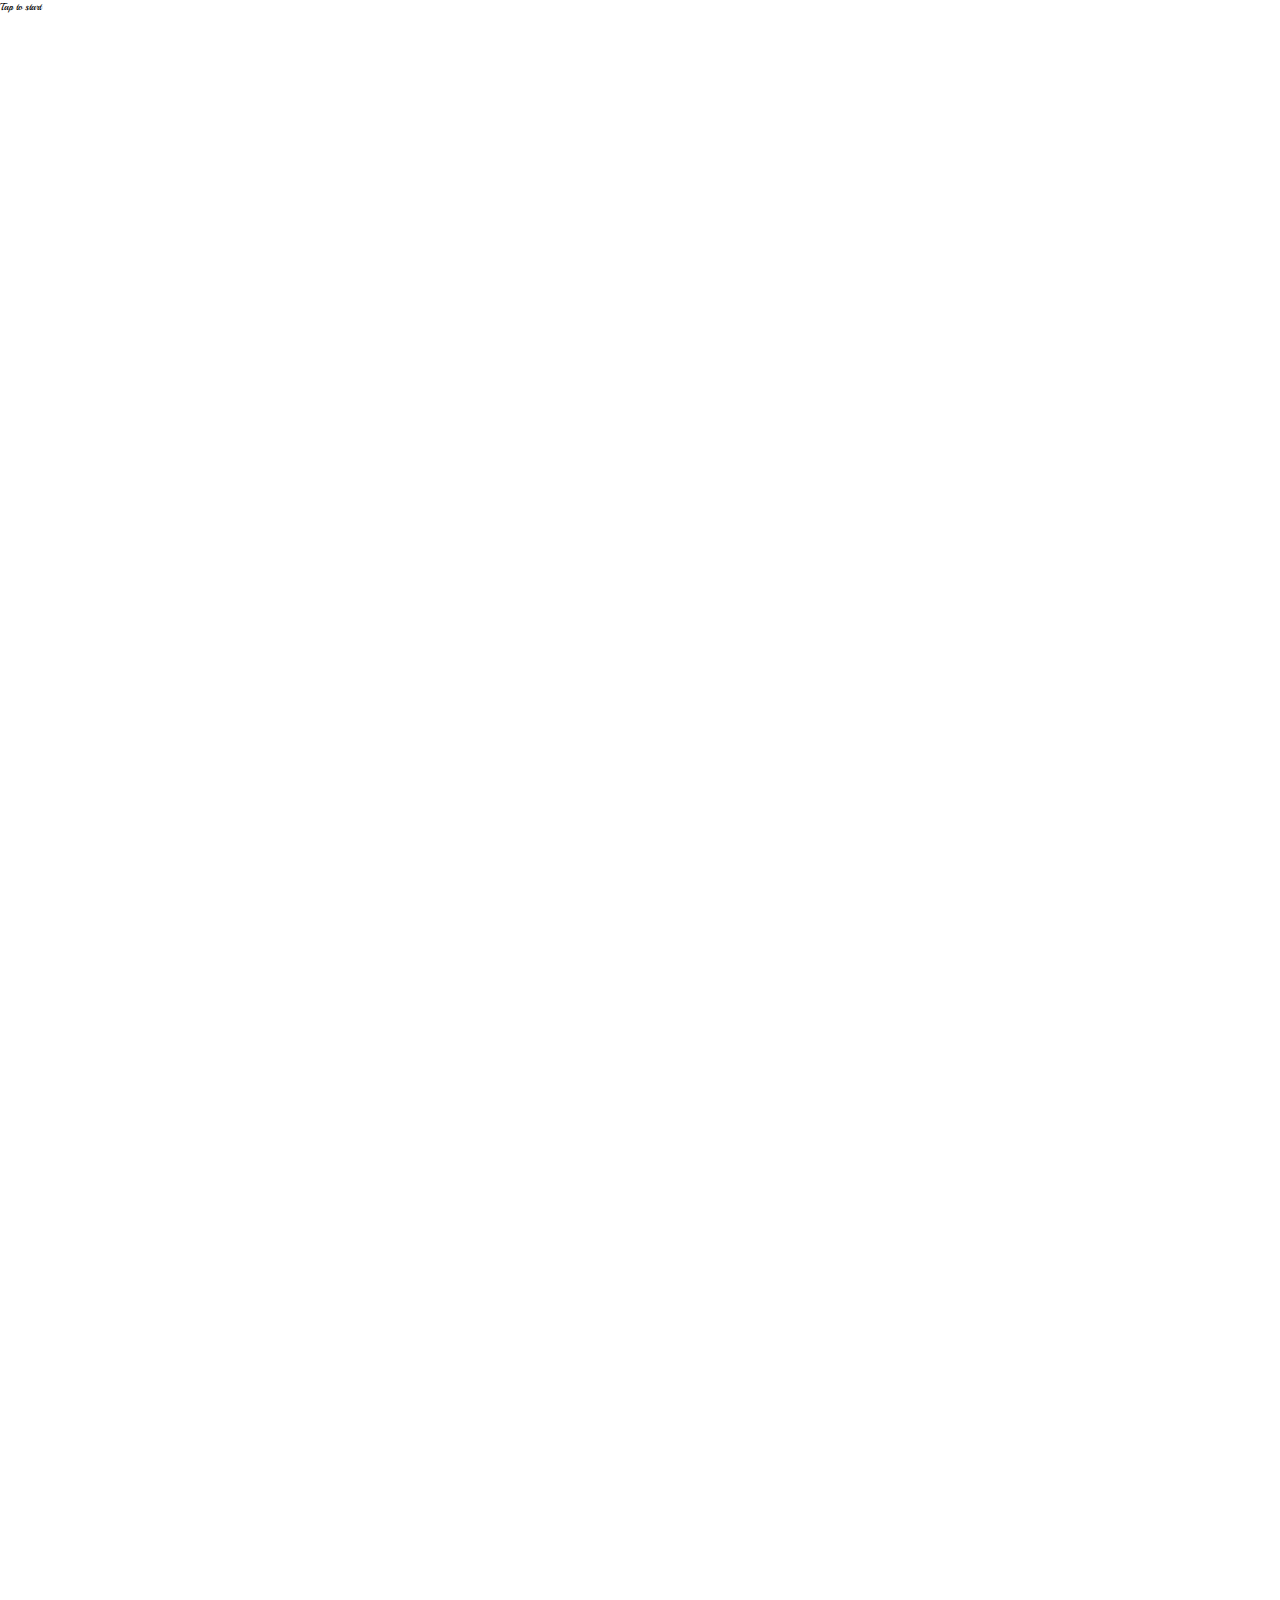
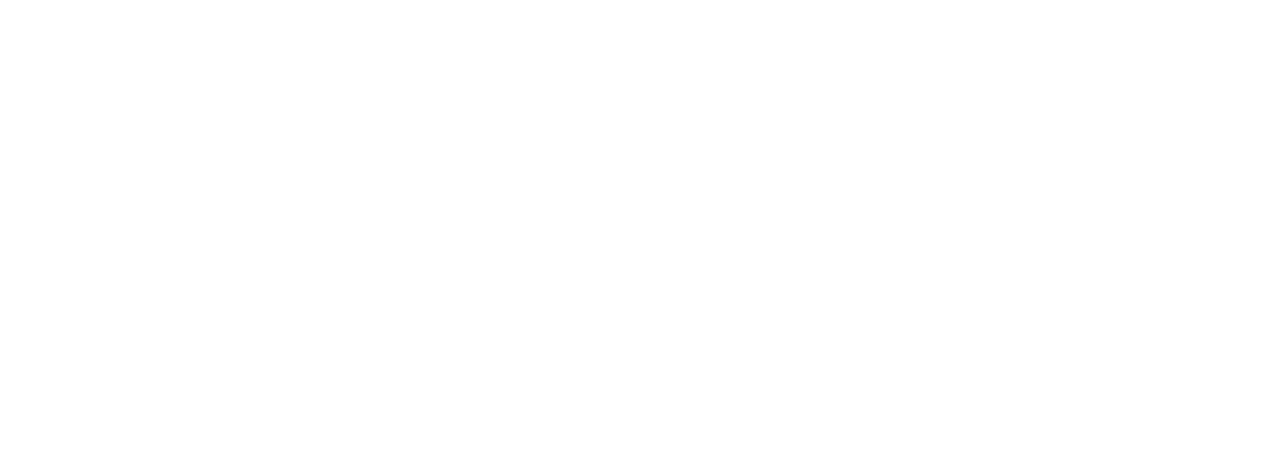
==== index.html @ 0f262d91 "restructuring" ====
<!DOCTYPE html>
<html lang="en">
  <head>
    <meta charset="UTF-8" />
    <meta name="viewport" content="width=device-width, initial-scale=1.0" />
    <meta http-equiv="X-UA-Compatible" content="ie=edge" />
    <meta property="og:title" content="Rhythm" />
    <meta
      property="og:description"
      content="A vertical scrolling rhythm game where you have to hit the notes falling down, which will appear according to the music."
    />
    <meta
      property="og:url"
      content="https://chloeliang.github.io/rhythm-game/"
    />
    <meta
      property="og:image"
      content="https://res.cloudinary.com/nliangxin/image/upload/v1543036731/rhythm.png"
    />
    <link
      rel="shortcut icon"
      type="image/png"
      href="https://img.icons8.com/dusk/50/ecf0f1/musical-notes.png"
    />
    <link
      href="https://fonts.googleapis.com/css?family=Playball"
      rel="stylesheet"
    />
    <link rel="stylesheet" href="css/style.css" />
    <title>Game</title>
  </head>

  <body>
    <script src="https://cdnjs.cloudflare.com/ajax/libs/jquery/3.3.1/jquery.min.js"></script>

    <audio class="song" src="media/music.mp3"></audio>

    <main>
      <div class = "homewrapper">
        <a class = "homebutton"> Tap to start </a>
      </div>
<div id = "parent">
        <div class ="left_sec">

            <div class="flipper">
              <div class="front"  id="fleft">
                <img src="media/top.jpg"/>
              </div>
              <div class="back" id = "bleft"></div>
            </div>
    
        </div>

      <div class="game">
        <div class="hit">
          <div class="hit__combo"></div>
          <div class="hit__accuracy"></div>
        </div>

        <div class="track-container"></div>

        <div class="key-container">
          <div class="key key--s key--blue">
            <div class="keypress keypress--blue"></div>
<img src = "arrow.svg" height="60px">
          </div>

          <div class="key key--f key--blue">
            <div class="keypress keypress--blue"></div>
            <img src = "arrow.svg" height="60px">
          </div>


          <div class="key key--j key--blue">
            <div class="keypress keypress--blue"></div>
            <img src = "arrow.svg" height="60px">
          </div>


          <div class="key key--l key--blue">
            <div class="keypress keypress--blue"></div>
            <img src = "arrow.svg" height="60px">
          </div>
        </div>
      </div>

<div class = "right_sec">
  <div class="flip-container" >
    <div class="flipper">
      <div class="front"  id = 'fright'>
        <img src="media/top.jpg"/>
      </div>
      <div class="back" id = "bright"></div>
    </div>
  </div>
      <div class="menu">
        <div class="menu__config">
          <div class="config__speed">
            <h2>Speed</h2>
            <div>
              <a class="btn btn--small btn--selected" href="#">1x</a>
              <a class="btn btn--small" href="#">2x</a>
              <a class="btn btn--small" href="#">3x</a>
            </div>
          </div>


        <div class="menu_start">
          <a class="btn btn--primary btn--start" href="#">Start</a>
        </div>
      </div>
</div>
      <div class="summary">
        <div class="summary__timer"></div>
        <div class="summary__result">
          <h2 class="result__heading">Clear</h2>
          <div class="result__accuracy perfect">
            <p class="accuracy__heading">Perfect</p>
            <span>:</span>
            <p class="accuracy__count perfect__count"></p>
          </div>
          <div class="result__accuracy good">
            <p class="accuracy__heading">Good</p>
            <span>:</span>
            <p class="accuracy__count good__count"></p>
          </div>
          <div class="result__accuracy bad">
            <p class="accuracy__heading">Bad</p>
            <span>:</span>
            <p class="accuracy__count bad__count"></p>
          </div>
          <div class="result__accuracy miss">
            <p class="accuracy__heading">Miss</p>
            <span>:</span>
            <p class="accuracy__count miss__count"></p>
          </div>
          <div class="result__accuracy combo">
            <p class="accuracy__heading">Max Combo</p>
            <span>:</span>
            <p class="accuracy__count combo__count"></p>
          </div>
          <div class="result__accuracy score">
            <p class="accuracy__heading">Score</p>
            <span>:</span>
            <p class="accuracy__count score__count"></p>
          </div>
        </div>
      </div>

    </main>

    <script src="scripts/song.js"></script>
    <script src="scripts/script.js"></script>

  </body>
</html>
---- css/style.css ----
* {
  padding: 0;
  margin: 0;
  box-sizing: border-box;
}

:root {
  /* --background: linear-gradient(to top, rgba(0, 0, 0, 1), rgba(0, 0, 0, .8)); */
  --background: white;
  --perfect-color: rgba(255, 101, 229, .8);
  --good-color: rgba(82, 236, 51, .8);
  --bad-color: rgba(207, 53, 53, .8);
  --miss-color: rgba(199, 184, 184, .8);
  --maxcombo-color: rgba(0, 110, 255, .8);
  --score-color: rgba(240, 202, 36, .8);
  /* --hit-effect: linear-gradient(to bottom, rgba(255, 255, 255, .5), rgba(255, 255, 255, .3)); */
  --hit-color: rgba(255, 255, 255, .8);
/*  --key-red: rgba(254, 45, 87, 1); */
  --key-blue: rgba(28, 121, 228, 1);
  /* --key-orange: rgba(240, 128, 60, 1);
  --keypress-red: linear-gradient(to top, rgba(254, 45, 87, .6), rgba(254, 45, 87, 0)); */
  --keypress-blue: linear-gradient(to top, rgba(28, 121, 228, .6), rgba(28, 121, 228, 0));
/*  --keypress-orange: linear-gradient(to top, rgba(240, 128, 60, .6), rgba(240, 128, 60, 0)); */
}

html {
  font-size: 62.5%;
}

body {
  font-family: "Playball";
  background: var(--background);
  overflow: hidden;
}

#parent {
  height: 100vh;
  width: 100vw;
  display: flex;
  opacity:0;
  transition: all 5s;
}
.homewrapper {
  transition: all 2s;
}

h2 {
  padding: 1rem;
  text-transform: uppercase;
}

.game {
  position: relative;
  display: flex;
  flex: 0 0 calc(100% / 2);
  flex-direction: column;
  max-width: 35rem;
  background: black;

  position: relative;
  width: 33%;
  float: left;
}

.hit {
  position: absolute;
  width: 50%;
  height: 20%;
  top: 50%;
  left: 50%;
  text-align: center;
  transform: translate(-50%, -50%);
}

.hit__combo {
  width: 100%;
  height: 50%;
  font-size: 7rem;
  color: rgba(255, 199, 126, .8);
}

.hit__accuracy {
  position: absolute;
  width: 100%;
  height: 50%;
  font-size: 4rem;
}

.hit__accuracy--perfect {
  color: var(--perfect-color);
  opacity: 0;
  animation: fade 1s;
}

.hit__accuracy--good {
  color: var(--good-color);
  opacity: 0;
  animation: fade 1s;
}

.hit__accuracy--bad {
  color: var(--bad-color);
  opacity: 0;
  animation: fade 1s;
}

.hit__accuracy--miss {
  color: var(--miss-color);
  opacity: 0;
  animation: fade 1s;
}

.track-container {
  display: inline-flex;
  flex: 1 0 content;
  background-color: white;
}

.track {
  position: relative;
  flex: 0 0 calc(100% / 4);
}

.track:not(:last-child) {
  border-right: 1px solid grey;
}

.key-container {
  display: flex;
}

.key {
  flex: 1 0 calc(100% / 4);
  border-left: 1px solid grey;
  border-right: 1px solid grey;
  text-align: center;
  position: relative;
  font-size: 1.6rem;
}



.key--blue {
  background-color: white;
  background-image: url("arrow.svg");
  background-repeat: no-repeat;
  background-position: center;
}




.note {
  position: absolute;
  width: 100%;
  height: 1.5rem;
  top: -1.5rem;
}

.keypress {
  position: absolute;
  width: 100%;
  height: 100%;
  top: -100%;
  display: none;
}

.key__hit {
  position: absolute;
  width: 2rem;
  height: 2rem;
  top: 0;
  left: 50%;
  transform: translate(-50%, -50%);
  transform-origin: 0 0;
  background: var(--hit-color);
  opacity: 0;
  border-radius: 50%;
  animation: scaleFade 1s;
}

.key__hit:after {
  content: "";
  position: absolute;
  top: 50%;
  left: 50%;
  transform: translate(-50%, -50%);
  border: 2px solid var(--hit-color);
  width: 100%;
  height: 100%;
  border-radius: 50%;
  animation: scaleBorder 1s;
}



.keypress--blue {
  background-image: var(--keypress-blue);
}


.menu {
  opacity: 1;
  display: flex;

  flex-direction: column;
  flex: 0 0 calc(100% / 2);
  font-size: 2rem;
  color: white;
  text-align: center;
  justify-content: space-around;
  transition: all 1s;
}

.menu__config {
  display: flex;
flex-direction: column;
  position:relative;
  justify-content: space-around;
}

.heart {
  color: rgb(255, 59, 59);
}

.author {
  text-decoration: underline;
  color: white;
}

.btn:link,
.btn:visited {
  display: inline-block;
  border: 1px solid black;
  font-size: 1.6rem;
  text-transform: uppercase;
  text-decoration: none;
  transition: all .2s;
  color: black;
  margin: 0 auto;
  transition: all .2s;
}

.btn:hover,
.btn:active {
  background: black;
  color: white;
}

.btn--small {
  width: 7rem;
  height: 7rem;
  border-radius: 50%;
  line-height: 7rem;
  vertical-align: center;
}

.btn--primary {
  border-radius: 1rem;
  padding: 2rem 4rem;
}

.config__speed .btn--selected {
  background: black;
  color: white;
}

.config__challenge .btn--selected {
  background: white;
  color: black;
}

.summary {
position:relative;
  color: white;
  text-align: center;
  z-index: -100;
}

.summary__timer {
  position: absolute;
  top: 50%;
  left: 50%;
  transform: translate(-50%, -50%);
  width: 100%;
  font-size: 6rem;
  opacity: 0;
  transition: all 1s;
}

.summary__result {
  position: absolute;
  top: 40%;
  left: 50%;
  width: 80%;
  transform: translate(-50%, -50%);
  display: flex;
  flex-direction: column;
  justify-content: space-around;
  opacity: 0;
  transition: all 2s;
}

.result__heading {
  font-size: 5rem;
  padding: 2rem;
}

.result__accuracy {
  display: flex;
  font-size: 3rem;
  padding: 1rem;
}

.accuracy__heading {
  flex: 0 0 45%;
  text-align: left;
}

.accuracy__count {
  flex: 0 0 45%;
  text-align: right;
}

.perfect {
  color: var(--perfect-color);
}

.good {
  color: var(--good-color);
}

.bad {
  color: var(--bad-color);
}

.miss {
  color: var(--miss-color);
}

.combo {
  color: var(--maxcombo-color);
}

.score {
  color: var(--score-color);
}

.left_sec {
  width: 33%;
     float: right;
     position:relative;
     opacity: 0;
     transition: all 2s;
}

.flip-container {
  max-width: 100%;
  max-height: 100%
}

.right_sec {
  width: 33%;
   float: right;
   position:relative;
}

.clear-fix {
  clear:both;
}

img {

  position:absolute;
}
 .sprite {
   transition: all 3s;
 }





@keyframes moveDown {
  0% { top: -1.5rem; }
  98% { top: 100%; opacity: 1; }
  100% { top: 105%; opacity: 0; }
}

@keyframes moveDownFade {
  0% { top: -1.5rem; }
  60% { opacity: 1; }
  80% { opacity: 0; }
  98% { top: 100%; opacity: 0; }
  100% { top: 105%; opacity: 0; }
}

@keyframes fade {
  10% { opacity: 1; }
  100% { opacity: 0; }
}

@keyframes scaleFade {
  0% {
    opacity: 1;
  }

  100% {
    opacity: 0;
    width: 4rem;
    height: 4rem;
  }
}

@keyframes scaleBorder {
  100% {
    width: 10rem;
    height: 10rem;
    border: 2px solid transparent;
  }
}
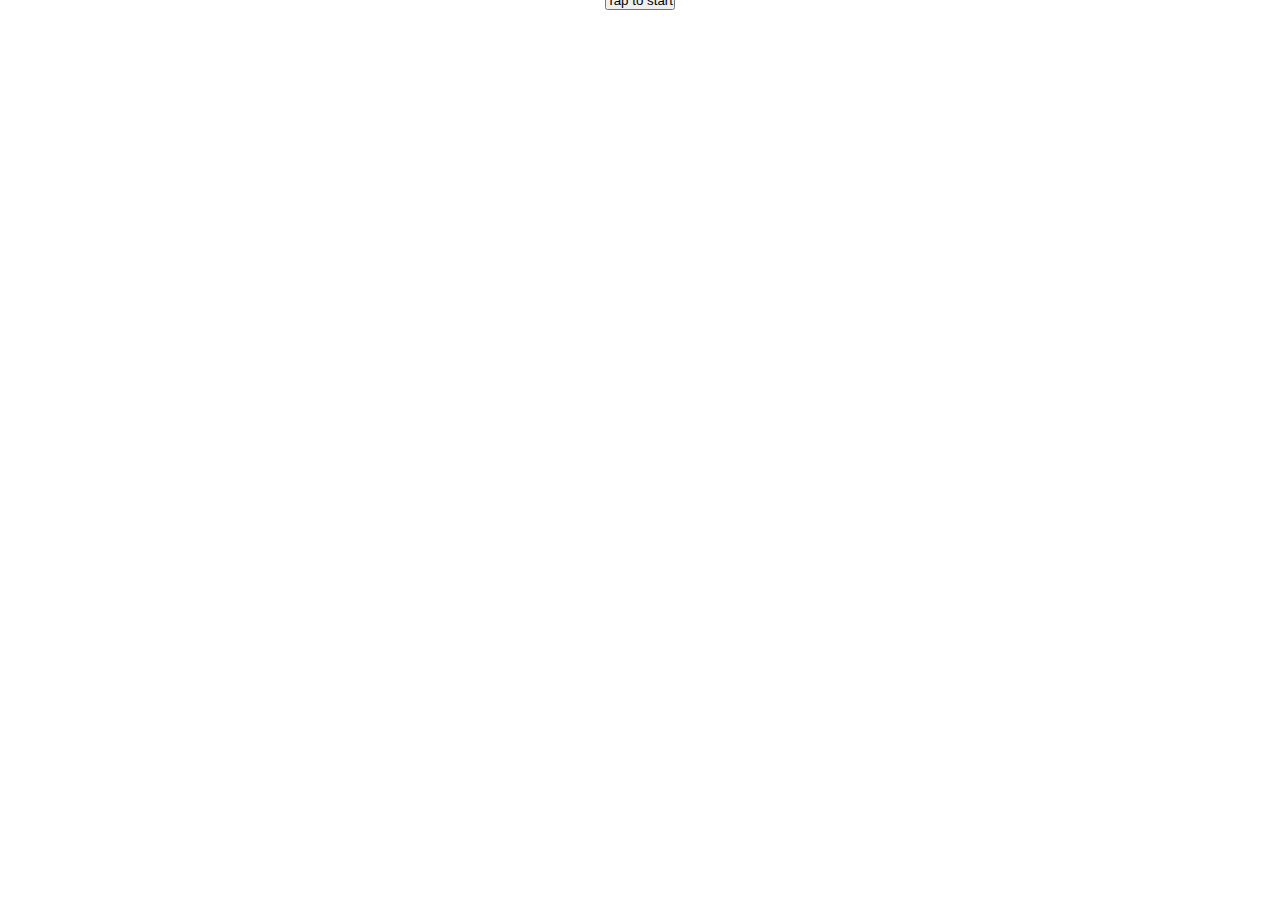
==== commit 87268348: "before chips" ====
--- a/index.html
+++ b/index.html
@@ -1,55 +1,41 @@
 <!DOCTYPE html>
 <html lang="en">
-  <head>
-    <meta charset="UTF-8" />
-    <meta name="viewport" content="width=device-width, initial-scale=1.0" />
-    <meta http-equiv="X-UA-Compatible" content="ie=edge" />
-    <meta property="og:title" content="Rhythm" />
-    <meta
-      property="og:description"
-      content="A vertical scrolling rhythm game where you have to hit the notes falling down, which will appear according to the music."
-    />
-    <meta
-      property="og:url"
-      content="https://chloeliang.github.io/rhythm-game/"
-    />
-    <meta
-      property="og:image"
-      content="https://res.cloudinary.com/nliangxin/image/upload/v1543036731/rhythm.png"
-    />
-    <link
-      rel="shortcut icon"
-      type="image/png"
-      href="https://img.icons8.com/dusk/50/ecf0f1/musical-notes.png"
-    />
-    <link
-      href="https://fonts.googleapis.com/css?family=Playball"
-      rel="stylesheet"
-    />
-    <link rel="stylesheet" href="css/style.css" />
-    <title>Game</title>
-  </head>
 
-  <body>
-    <script src="https://cdnjs.cloudflare.com/ajax/libs/jquery/3.3.1/jquery.min.js"></script>
+<head>
+  <meta charset="UTF-8" />
+  <meta name="viewport" content="width=device-width, initial-scale=1.0" />
+  <meta http-equiv="X-UA-Compatible" content="ie=edge" />
+  <meta property="og:title" content="Rhythm" />
+  <meta property="og:description" content="" />
+  <meta property="og:url" content="" />
+  <meta property="og:image" content="" />
+  <link rel="shortcut icon" type="image/png" href="" />
+  <link href="https://fonts.googleapis.com/css?family=Playball" rel="stylesheet" />
+  <link rel="stylesheet" href="css/style.css" />
+  <title>Game</title>
+</head>
 
-    <audio class="song" src="media/music.mp3"></audio>
+<body>
+  <script src="https://cdnjs.cloudflare.com/ajax/libs/jquery/3.3.1/jquery.min.js"></script>
 
-    <main>
-      <div class = "homewrapper">
-        <a class = "homebutton"> Tap to start </a>
+  <audio class="song" src="media/music.mp3"></audio>
+
+  <main>
+    <div class="homewrapper">
+      <button class="homebutton"> Tap to start </a>
+
+    </div>
+    <div id="parent">
+      <div class="left_sec">
+
+        <div class="flipper">
+          <div class="front" id="fleft">
+            <img src="img/top.jpg">
+          </div>
+          <div class="back" id="bleft"></div>
+        </div>
+
       </div>
-<div id = "parent">
-        <div class ="left_sec">
-
-            <div class="flipper">
-              <div class="front"  id="fleft">
-                <img src="media/top.jpg"/>
-              </div>
-              <div class="back" id = "bleft"></div>
-            </div>
-    
-        </div>
 
       <div class="game">
         <div class="hit">
@@ -62,95 +48,104 @@
         <div class="key-container">
           <div class="key key--s key--blue">
             <div class="keypress keypress--blue"></div>
-<img src = "arrow.svg" height="60px">
+            <div class = "aligntop">
+            <img src="img/arrow.svg">
+          </div>
           </div>
 
           <div class="key key--f key--blue">
             <div class="keypress keypress--blue"></div>
-            <img src = "arrow.svg" height="60px">
+            <div class = "aligndown">
+            <img src="img/arrow.svg">
+          </div>
           </div>
 
 
           <div class="key key--j key--blue">
             <div class="keypress keypress--blue"></div>
-            <img src = "arrow.svg" height="60px">
+            <div class = "alignleft">
+            <img src="img/arrow.svg">
+          </div>
           </div>
 
 
           <div class="key key--l key--blue">
             <div class="keypress keypress--blue"></div>
-            <img src = "arrow.svg" height="60px">
+            <div class = "alignright">
+            <img src="img/arrow.svg">
+          </div>
           </div>
         </div>
       </div>
 
-<div class = "right_sec">
-  <div class="flip-container" >
-    <div class="flipper">
-      <div class="front"  id = 'fright'>
-        <img src="media/top.jpg"/>
-      </div>
-      <div class="back" id = "bright"></div>
-    </div>
-  </div>
-      <div class="menu">
-        <div class="menu__config">
-          <div class="config__speed">
-            <h2>Speed</h2>
-            <div>
-              <a class="btn btn--small btn--selected" href="#">1x</a>
-              <a class="btn btn--small" href="#">2x</a>
-              <a class="btn btn--small" href="#">3x</a>
+      <div class="right_sec">
+        <div class="flip-container">
+          <div class="flipper">
+            <div class="front" id='fright'>
+              <img src="img/top.jpg" />
+            </div>
+            <div class="back" id="bright"></div>
+          </div>
+        </div>
+        <div class="menu">
+          <div class="menu__config">
+            <div class="config__speed">
+              <h2>Speed</h2>
+              <div>
+                <a class="btn btn--small btn--selected" href="#">1x</a>
+                <a class="btn btn--small" href="#">2x</a>
+                <a class="btn btn--small" href="#">3x</a>
+              </div>
+            </div>
+
+
+            <div class="menu_start">
+              <a class="btn btn--primary btn--start" href="#">Start</a>
             </div>
           </div>
-
-
-        <div class="menu_start">
-          <a class="btn btn--primary btn--start" href="#">Start</a>
         </div>
-      </div>
-</div>
-      <div class="summary">
-        <div class="summary__timer"></div>
-        <div class="summary__result">
-          <h2 class="result__heading">Clear</h2>
-          <div class="result__accuracy perfect">
-            <p class="accuracy__heading">Perfect</p>
-            <span>:</span>
-            <p class="accuracy__count perfect__count"></p>
-          </div>
-          <div class="result__accuracy good">
-            <p class="accuracy__heading">Good</p>
-            <span>:</span>
-            <p class="accuracy__count good__count"></p>
-          </div>
-          <div class="result__accuracy bad">
-            <p class="accuracy__heading">Bad</p>
-            <span>:</span>
-            <p class="accuracy__count bad__count"></p>
-          </div>
-          <div class="result__accuracy miss">
-            <p class="accuracy__heading">Miss</p>
-            <span>:</span>
-            <p class="accuracy__count miss__count"></p>
-          </div>
-          <div class="result__accuracy combo">
-            <p class="accuracy__heading">Max Combo</p>
-            <span>:</span>
-            <p class="accuracy__count combo__count"></p>
-          </div>
-          <div class="result__accuracy score">
-            <p class="accuracy__heading">Score</p>
-            <span>:</span>
-            <p class="accuracy__count score__count"></p>
+        <div class="summary">
+          <div class="summary__timer"></div>
+          <div class="summary__result">
+            <h2 class="result__heading">Clear</h2>
+            <div class="result__accuracy perfect">
+              <p class="accuracy__heading">Perfect</p>
+              <span>:</span>
+              <p class="accuracy__count perfect__count"></p>
+            </div>
+            <div class="result__accuracy good">
+              <p class="accuracy__heading">Good</p>
+              <span>:</span>
+              <p class="accuracy__count good__count"></p>
+            </div>
+            <div class="result__accuracy bad">
+              <p class="accuracy__heading">Bad</p>
+              <span>:</span>
+              <p class="accuracy__count bad__count"></p>
+            </div>
+            <div class="result__accuracy miss">
+              <p class="accuracy__heading">Miss</p>
+              <span>:</span>
+              <p class="accuracy__count miss__count"></p>
+            </div>
+            <div class="result__accuracy combo">
+              <p class="accuracy__heading">Max Combo</p>
+              <span>:</span>
+              <p class="accuracy__count combo__count"></p>
+            </div>
+            <div class="result__accuracy score">
+              <p class="accuracy__heading">Score</p>
+              <span>:</span>
+              <p class="accuracy__count score__count"></p>
+            </div>
           </div>
         </div>
-      </div>
 
-    </main>
+  </main>
 
-    <script src="scripts/song.js"></script>
-    <script src="scripts/script.js"></script>
+  <script src="scripts/song.js"></script>
+  <script src="scripts/script.js"></script>
 
-  </body>
+</body>
+
 </html>
--- a/css/style.css
+++ b/css/style.css
@@ -6,7 +6,7 @@
 
 :root {
   /* --background: linear-gradient(to top, rgba(0, 0, 0, 1), rgba(0, 0, 0, .8)); */
-  --background: white;
+  /*  --background: white; */
   --perfect-color: rgba(255, 101, 229, .8);
   --good-color: rgba(82, 236, 51, .8);
   --bad-color: rgba(207, 53, 53, .8);
@@ -15,12 +15,12 @@
   --score-color: rgba(240, 202, 36, .8);
   /* --hit-effect: linear-gradient(to bottom, rgba(255, 255, 255, .5), rgba(255, 255, 255, .3)); */
   --hit-color: rgba(255, 255, 255, .8);
-/*  --key-red: rgba(254, 45, 87, 1); */
+  /*  --key-red: rgba(254, 45, 87, 1); */
   --key-blue: rgba(28, 121, 228, 1);
   /* --key-orange: rgba(240, 128, 60, 1);
   --keypress-red: linear-gradient(to top, rgba(254, 45, 87, .6), rgba(254, 45, 87, 0)); */
-  --keypress-blue: linear-gradient(to top, rgba(28, 121, 228, .6), rgba(28, 121, 228, 0));
-/*  --keypress-orange: linear-gradient(to top, rgba(240, 128, 60, .6), rgba(240, 128, 60, 0)); */
+  /**--keypress-blue: linear-gradient(to top, rgba(28, 121, 228, .6), rgba(28, 121, 228, 0));*/
+  /*  --keypress-orange: linear-gradient(to top, rgba(240, 128, 60, .6), rgba(240, 128, 60, 0)); */
 }
 
 html {
@@ -37,11 +37,24 @@
   height: 100vh;
   width: 100vw;
   display: flex;
-  opacity:0;
+  opacity: 0;
   transition: all 5s;
-}
+  z-index: 1;
+}
+
 .homewrapper {
   transition: all 2s;
+  z-index: 2;
+  display: flex;
+  width: 100%;
+  height: 100%;
+  position: relative;
+  justify-content: center;
+  align-items: center;
+}
+
+.homebutton {
+  position: absolute;
 }
 
 h2 {
@@ -55,7 +68,6 @@
   flex: 0 0 calc(100% / 2);
   flex-direction: column;
   max-width: 35rem;
-  background: black;
 
   position: relative;
   width: 33%;
@@ -121,40 +133,30 @@
   flex: 0 0 calc(100% / 4);
 }
 
-.track:not(:last-child) {
-  border-right: 1px solid grey;
-}
-
 .key-container {
   display: flex;
+  flex: 0 0 15%;
+  background-color: rgba(0, 0, 0, 0);
+  color: transparent;
 }
 
 .key {
   flex: 1 0 calc(100% / 4);
-  border-left: 1px solid grey;
-  border-right: 1px solid grey;
-  text-align: center;
-  position: relative;
-  font-size: 1.6rem;
-}
-
-
-
-.key--blue {
-  background-color: white;
+  justify-content: center;
+  align-items: center;
+  align-content: center;
+  position: relative;
   background-image: url("arrow.svg");
   background-repeat: no-repeat;
   background-position: center;
-}
-
-
-
+  background-color: transparent;
+}
 
 .note {
   position: absolute;
   width: 100%;
-  height: 1.5rem;
-  top: -1.5rem;
+  height: 100%;
+  top: -29rem;
 }
 
 .keypress {
@@ -192,30 +194,27 @@
   animation: scaleBorder 1s;
 }
 
-
-
 .keypress--blue {
   background-image: var(--keypress-blue);
 }
 
-
 .menu {
   opacity: 1;
-  display: flex;
-
-  flex-direction: column;
+
   flex: 0 0 calc(100% / 2);
   font-size: 2rem;
   color: white;
   text-align: center;
   justify-content: space-around;
   transition: all 1s;
+position:relative;
+z-index: 3;
 }
 
 .menu__config {
   display: flex;
-flex-direction: column;
-  position:relative;
+  flex-direction: column;
+  position: relative;
   justify-content: space-around;
 }
 
@@ -271,7 +270,7 @@
 }
 
 .summary {
-position:relative;
+  position: relative;
   color: white;
   text-align: center;
   z-index: -100;
@@ -348,56 +347,110 @@
 
 .left_sec {
   width: 33%;
-     float: right;
-     position:relative;
-     opacity: 0;
-     transition: all 2s;
+  float: right;
+  position: relative;
+
 }
 
 .flip-container {
   max-width: 100%;
-  max-height: 100%
+  max-height: 100%;
+position: relative;
 }
 
 .right_sec {
   width: 33%;
-   float: right;
-   position:relative;
+  float: right;
+  position: relative;
+  display:flex;
+
 }
 
 .clear-fix {
-  clear:both;
+  clear: both;
 }
 
 img {
-
-  position:absolute;
-}
- .sprite {
-   transition: all 3s;
- }
-
-
-
-
+  height: 100%;
+  width: 100%;
+  object-fit: contain;
+  position: relative;
+  z-index: 2
+}
+
+.sprite {
+  transition: all 3s;
+}
+
+.alignright {
+  transform: rotate(90deg);
+}
+
+.aligndown {
+  transform: rotate(180deg);
+}
+
+.alignleft {
+  transform: rotate(270deg);
+}
+
+:root {
+  --homestack: 2;
+  --parentstack: 1;
+}
+.flipper {
+  opacity: 0;
+  transition: all 2s;
+}
 
 @keyframes moveDown {
-  0% { top: -1.5rem; }
-  98% { top: 100%; opacity: 1; }
-  100% { top: 105%; opacity: 0; }
+  0% {
+    top: -29rem;
+  }
+
+  98% {
+    top: 95%;
+    opacity: 1;
+  }
+
+  100% {
+    top: 100%;
+    opacity: 0;
+  }
 }
 
 @keyframes moveDownFade {
-  0% { top: -1.5rem; }
-  60% { opacity: 1; }
-  80% { opacity: 0; }
-  98% { top: 100%; opacity: 0; }
-  100% { top: 105%; opacity: 0; }
+  0% {
+    top: -1.5rem;
+  }
+
+  60% {
+    opacity: 1;
+  }
+
+  80% {
+    opacity: 0;
+  }
+
+  98% {
+    top: 100%;
+    opacity: 0;
+  }
+
+  100% {
+    top: 105%;
+    opacity: 0;
+  }
 }
 
 @keyframes fade {
-  10% { opacity: 1; }
-  100% { opacity: 0; }
+  10% {
+    opacity: 1;
+  }
+
+  100% {
+    opacity: 0;
+  }
 }
 
 @keyframes scaleFade {
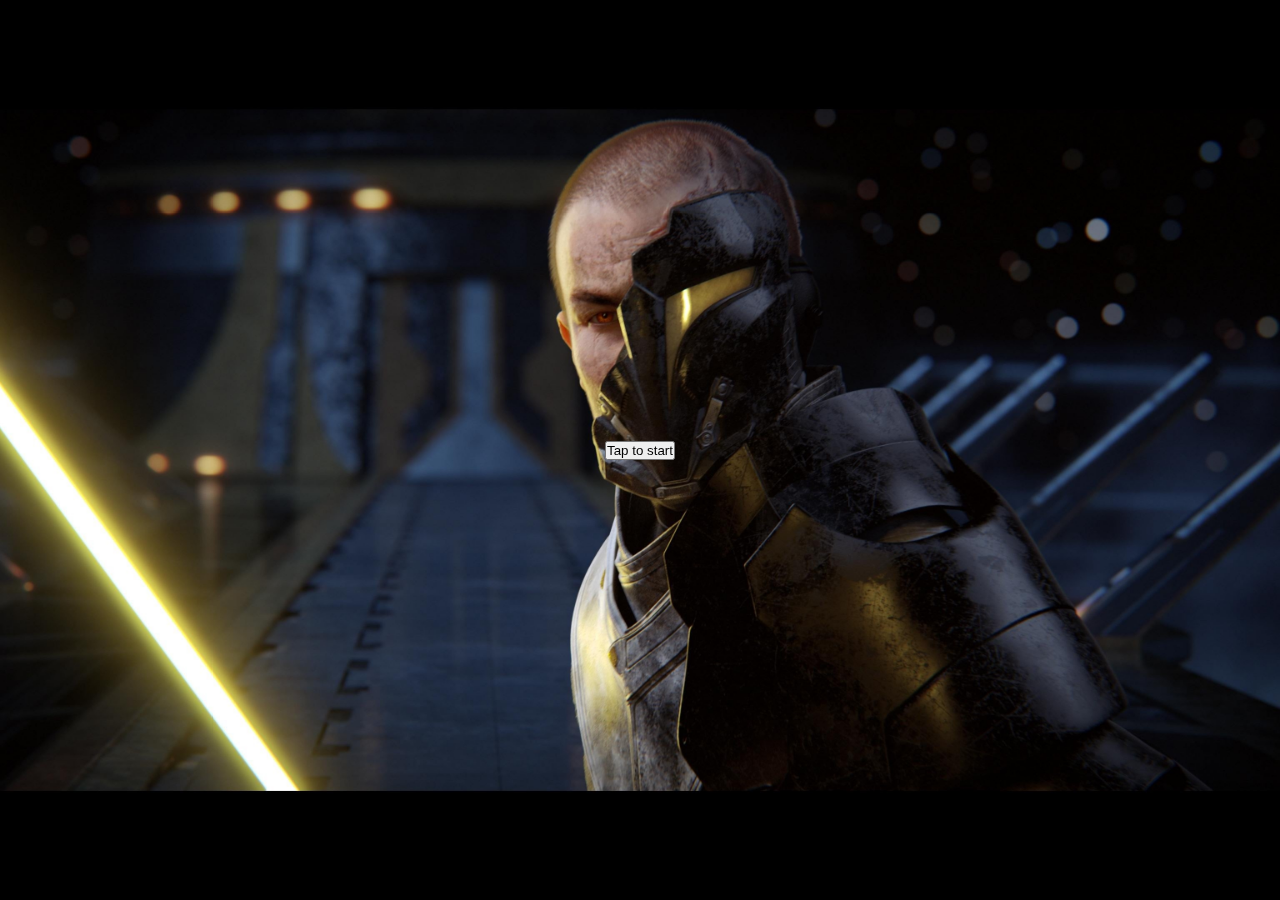
==== commit 87fe5ed6: "before lunch" ====
--- a/index.html
+++ b/index.html
@@ -22,19 +22,21 @@
 
   <main>
     <div class="homewrapper">
-      <button class="homebutton"> Tap to start </a>
+      <img src ="img/homescreen.jpg" id ="hhome">
+      <button class="homebutton" id="hhomebutton"> Tap to start </a>
 
     </div>
     <div id="parent">
+      <img src = "" id ="gamebk">
       <div class="left_sec">
-
-        <div class="flipper">
-          <div class="front" id="fleft">
+<div class = "flip-container">
+        <div class="flipper" >
+          <div class="front">
             <img src="img/top.jpg">
           </div>
-          <div class="back" id="bleft"></div>
-        </div>
-
+          <div class="back"></div>
+        </div>
+</div>
       </div>
 
       <div class="game">
@@ -145,6 +147,54 @@
 
   <script src="scripts/song.js"></script>
   <script src="scripts/script.js"></script>
+  <script src="https://cdnjs.cloudflare.com/ajax/libs/jquery/3.3.1/jquery.min.js"></script>
+<script>
+  $(".flip-container").each(function(i) {
+    var thisFlipper = $(this).find(".flipper");
+    var rotate = 0;
+
+    //top button
+$(document).keydown(function(event){
+var key = event.keyCode ? event.keyCode : event.which;
+    if (key == "38") {
+
+      $(".back").empty();
+      $(".back").prepend('<img src = "img/bottom.png">');
+
+      rotate += 180;
+      thisFlipper.css({ transform: "rotateY(" + rotate + "deg)" });
+
+      $(".front").empty();
+      $(".front").prepend('<img src = "img/bottom.png">');
+    } else if (key == "37") {
+      $(".back").empty();
+      $(".back").prepend('<img src = "img/left.png">');
+      rotate += 180;
+      thisFlipper.css({ transform: "rotateY(" + rotate + "deg)" });
+      $(".front").empty();
+      $(".front").prepend('<img src = "img/left.png">');
+    } else if (key == "39") {
+      $(".back").empty();
+      $(".back").prepend('<img src = "img/right.jpg">');
+      rotate += 180;
+      thisFlipper.css({ transform: "rotateY(" + rotate + "deg)" });
+      $(".front").empty();
+      $(".front").prepend('<img src = "img/right.jpg">');
+    } else if (key == "40") {
+      $(".back").empty();
+      $(".back").prepend('<img src = "img/top.jpg">');
+      rotate += 180;
+      thisFlipper.css({ transform: "rotateY(" + rotate + "deg)" });
+      $(".front").empty();
+      $(".front").prepend('<img src = "img/top.jpg">');
+    }
+
+
+  });//document outer
+
+});  //flip container
+
+</script>
 
 </body>
 
--- a/css/style.css
+++ b/css/style.css
@@ -33,6 +33,13 @@
   overflow: hidden;
 }
 
+h2 {
+  padding: 1rem;
+  text-transform: uppercase;
+}
+
+
+/* second page, or main page */
 #parent {
   height: 100vh;
   width: 100vw;
@@ -42,26 +49,25 @@
   z-index: 1;
 }
 
+/* first page, or landing page with graphics */
 .homewrapper {
   transition: all 2s;
   z-index: 2;
   display: flex;
   width: 100%;
   height: 100%;
-  position: relative;
+  position: absolute;
   justify-content: center;
   align-items: center;
-}
-
+
+}
+
+/* first page button */
 .homebutton {
   position: absolute;
 }
 
-h2 {
-  padding: 1rem;
-  text-transform: uppercase;
-}
-
+/* main game wrapper */
 .game {
   position: relative;
   display: flex;
@@ -74,6 +80,7 @@
   float: left;
 }
 
+/* hit and hit accuracy */
 .hit {
   position: absolute;
   width: 50%;
@@ -122,10 +129,15 @@
   animation: fade 1s;
 }
 
+
+
+
+
+/* track wrapper */
 .track-container {
   display: inline-flex;
   flex: 1 0 content;
-  background-color: white;
+  background-color: transparent;
 }
 
 .track {
@@ -133,6 +145,16 @@
   flex: 0 0 calc(100% / 4);
 }
 
+.note {
+  position: absolute;
+  width: 100%;
+  height: 100%;
+  top: -29rem;
+
+}
+
+
+/* key wrapper*/
 .key-container {
   display: flex;
   flex: 0 0 15%;
@@ -150,13 +172,6 @@
   background-repeat: no-repeat;
   background-position: center;
   background-color: transparent;
-}
-
-.note {
-  position: absolute;
-  width: 100%;
-  height: 100%;
-  top: -29rem;
 }
 
 .keypress {
@@ -198,16 +213,22 @@
   background-image: var(--keypress-blue);
 }
 
+
+
+
+
+
+
+/* menu on the right */
 .menu {
   opacity: 1;
-
   flex: 0 0 calc(100% / 2);
   font-size: 2rem;
   color: white;
   text-align: center;
   justify-content: space-around;
   transition: all 1s;
-position:relative;
+position:absolute;
 z-index: 3;
 }
 
@@ -216,15 +237,6 @@
   flex-direction: column;
   position: relative;
   justify-content: space-around;
-}
-
-.heart {
-  color: rgb(255, 59, 59);
-}
-
-.author {
-  text-decoration: underline;
-  color: white;
 }
 
 .btn:link,
@@ -264,12 +276,12 @@
   color: white;
 }
 
-.config__challenge .btn--selected {
-  background: white;
-  color: black;
-}
+
+
+/* after game summary */
 
 .summary {
+  display:flex;
   position: relative;
   color: white;
   text-align: center;
@@ -345,6 +357,8 @@
   color: var(--score-color);
 }
 
+
+/* left section */
 .left_sec {
   width: 33%;
   float: right;
@@ -352,19 +366,21 @@
 
 }
 
-.flip-container {
-  max-width: 100%;
-  max-height: 100%;
-position: relative;
-}
-
 .right_sec {
   width: 33%;
   float: right;
   position: relative;
-  display:flex;
-
-}
+
+
+}
+
+
+/*spinning anime section */
+.flip-container {
+position:absolute;
+}
+
+
 
 .clear-fix {
   clear: both;
@@ -375,13 +391,42 @@
   width: 100%;
   object-fit: contain;
   position: relative;
-  z-index: 2
+  z-index: 2;
+  backface-visibility: hidden;
 }
 
 .sprite {
   transition: all 3s;
 }
 
+.flip-container {
+  perspective: 800px;
+}
+
+
+
+.flipper {
+  transition: 0.8s;
+  transform-style: preserve-3d;
+  position: relative;
+  transform-origin: center;
+}
+.back {
+  transform: rotateY(180deg);
+}
+
+
+
+.note--1 {
+  transform:rotate(180deg);
+}
+
+.note--2 {
+  transform: rotate(270deg);
+}
+.note--3 {
+  transform: rotate(90deg);
+}
 .alignright {
   transform: rotate(90deg);
 }
@@ -394,14 +439,30 @@
   transform: rotate(270deg);
 }
 
-:root {
-  --homestack: 2;
-  --parentstack: 1;
-}
 .flipper {
   opacity: 0;
   transition: all 2s;
 }
+
+
+
+#hhome {
+  object-fit: cover;
+  position:absolute;
+}
+#hhomebutton {
+  z-index: 3;
+  position:absolute;
+}
+
+#gamebk {
+  object-fit: cover;
+  position:absolute;
+  z-index: -5;
+}
+
+
+/* all keyframes */
 
 @keyframes moveDown {
   0% {
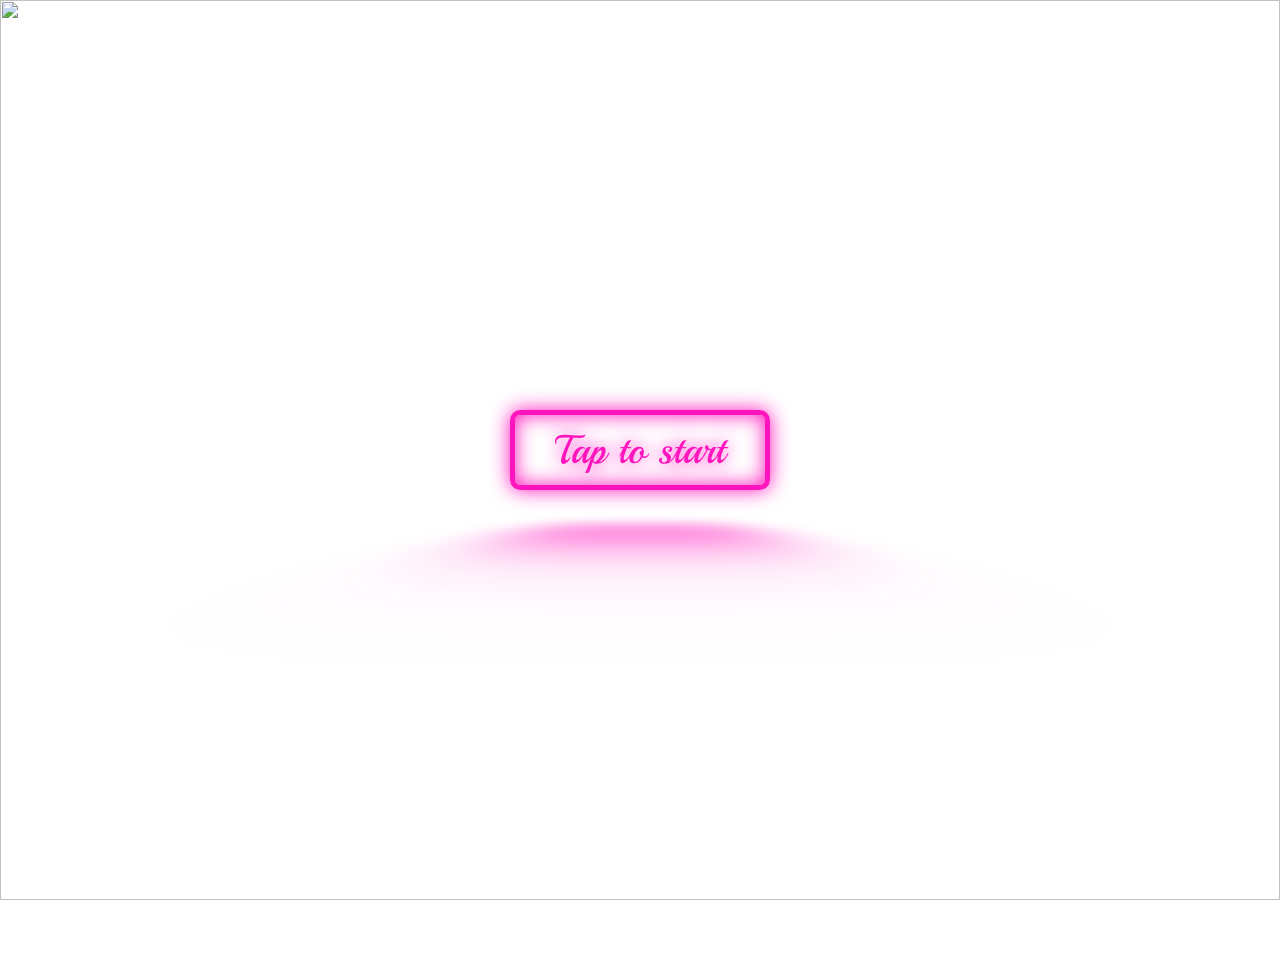
==== commit ffcf14ad: "for presentation" ====
--- a/index.html
+++ b/index.html
@@ -22,17 +22,18 @@
 
   <main>
     <div class="homewrapper">
-      <img src ="img/homescreen.jpg" id ="hhome">
-      <button class="homebutton" id="hhomebutton"> Tap to start </a>
+      <img src ="img/homescreen.PNG" id ="hhome">
+
+      <a class="neon-button" id="hhomebutton"> Tap to start </a>
 
     </div>
     <div id="parent">
-      <img src = "" id ="gamebk">
+      <img src = "img/gamebk.PNG" id ="gamebk">
       <div class="left_sec">
 <div class = "flip-container">
         <div class="flipper" >
           <div class="front">
-            <img src="img/top.jpg">
+            <img src="img/front.PNG">
           </div>
           <div class="back"></div>
         </div>
@@ -45,7 +46,7 @@
           <div class="hit__accuracy"></div>
         </div>
 
-        <div class="track-container"></div>
+      <div class="track-container"></div>
 
         <div class="key-container">
           <div class="key key--s key--blue">
@@ -78,16 +79,17 @@
           </div>
           </div>
         </div>
-      </div>
+
+</div>
 
       <div class="right_sec">
-        <div class="flip-container">
-          <div class="flipper">
-            <div class="front" id='fright'>
-              <img src="img/top.jpg" />
-            </div>
-            <div class="back" id="bright"></div>
-          </div>
+        <div class = "flip-container">
+                <div class="flipper" >
+                  <div class="front">
+                    <img src="img/front.PNG">
+                  </div>
+                  <div class="back"></div>
+                </div>
         </div>
         <div class="menu">
           <div class="menu__config">
@@ -156,37 +158,37 @@
     //top button
 $(document).keydown(function(event){
 var key = event.keyCode ? event.keyCode : event.which;
-    if (key == "38") {
-
-      $(".back").empty();
-      $(".back").prepend('<img src = "img/bottom.png">');
-
-      rotate += 180;
-      thisFlipper.css({ transform: "rotateY(" + rotate + "deg)" });
-
-      $(".front").empty();
-      $(".front").prepend('<img src = "img/bottom.png">');
-    } else if (key == "37") {
-      $(".back").empty();
-      $(".back").prepend('<img src = "img/left.png">');
-      rotate += 180;
-      thisFlipper.css({ transform: "rotateY(" + rotate + "deg)" });
-      $(".front").empty();
-      $(".front").prepend('<img src = "img/left.png">');
-    } else if (key == "39") {
-      $(".back").empty();
-      $(".back").prepend('<img src = "img/right.jpg">');
-      rotate += 180;
-      thisFlipper.css({ transform: "rotateY(" + rotate + "deg)" });
-      $(".front").empty();
-      $(".front").prepend('<img src = "img/right.jpg">');
-    } else if (key == "40") {
-      $(".back").empty();
-      $(".back").prepend('<img src = "img/top.jpg">');
-      rotate += 180;
-      thisFlipper.css({ transform: "rotateY(" + rotate + "deg)" });
-      $(".front").empty();
-      $(".front").prepend('<img src = "img/top.jpg">');
+    if (key == "83") {
+
+      $(".back").empty();
+      $(".back").prepend('<img src = "img/back.PNG">');
+
+      rotate += 180;
+      thisFlipper.css({ transform: "rotateY(" + rotate + "deg)" });
+
+      $(".front").empty();
+      $(".front").prepend('<img src = "img/back.PNG">');
+    } else if (key == "70") {
+      $(".back").empty();
+      $(".back").prepend('<img src = "img/front.PNG">');
+      rotate += 180;
+      thisFlipper.css({ transform: "rotateY(" + rotate + "deg)" });
+      $(".front").empty();
+      $(".front").prepend('<img src = "img/front.PNG">');
+    } else if (key == "74") {
+      $(".back").empty();
+      $(".back").prepend('<img src = "img/right.PNG">');
+      rotate += 180;
+      thisFlipper.css({ transform: "rotateY(" + rotate + "deg)" });
+      $(".front").empty();
+      $(".front").prepend('<img src = "img/right.PNG">');
+    } else if (key == "76") {
+      $(".back").empty();
+      $(".back").prepend('<img src = "img/left.PNG">');
+      rotate += 180;
+      thisFlipper.css({ transform: "rotateY(" + rotate + "deg)" });
+      $(".front").empty();
+      $(".front").prepend('<img src = "img/left.PNG">');
     }
 
 
--- a/css/style.css
+++ b/css/style.css
@@ -21,6 +21,8 @@
   --keypress-red: linear-gradient(to top, rgba(254, 45, 87, .6), rgba(254, 45, 87, 0)); */
   /**--keypress-blue: linear-gradient(to top, rgba(28, 121, 228, .6), rgba(28, 121, 228, 0));*/
   /*  --keypress-orange: linear-gradient(to top, rgba(240, 128, 60, .6), rgba(240, 128, 60, 0)); */
+  --clr-neon: hsl(317 100% 54%);
+  --clr-bg: hsla(192, 100%, 46%, 0.3);
 }
 
 html {
@@ -38,7 +40,6 @@
   text-transform: uppercase;
 }
 
-
 /* second page, or main page */
 #parent {
   height: 100vh;
@@ -47,6 +48,7 @@
   opacity: 0;
   transition: all 5s;
   z-index: 1;
+
 }
 
 /* first page, or landing page with graphics */
@@ -59,7 +61,6 @@
   position: absolute;
   justify-content: center;
   align-items: center;
-
 }
 
 /* first page button */
@@ -67,19 +68,8 @@
   position: absolute;
 }
 
-/* main game wrapper */
-.game {
-  position: relative;
-  display: flex;
-  flex: 0 0 calc(100% / 2);
-  flex-direction: column;
-  max-width: 35rem;
-
-  position: relative;
-  width: 33%;
-  float: left;
-}
-
+/* main game wrapper    flex: 0 0 calc(100% / 2);
+  flex-direction: column; */
 /* hit and hit accuracy */
 .hit {
   position: absolute;
@@ -129,37 +119,42 @@
   animation: fade 1s;
 }
 
-
-
-
-
-/* track wrapper */
+/* track wrapper*/
 .track-container {
-  display: inline-flex;
-  flex: 1 0 content;
+  transform-origin: 50% 0%;
+   transform: perspective(250px) rotateX(30deg);
+  width: 50%;
+  height: 150%;
+display:flex;
   background-color: transparent;
 }
 
 .track {
   position: relative;
   flex: 0 0 calc(100% / 4);
+  border-style: solid;
+  border-color: red;
 }
 
 .note {
-  position: absolute;
+  position: fixed;
   width: 100%;
   height: 100%;
-  top: -29rem;
-
-}
-
+top:0;
+z-index: 500;
+}
 
 /* key wrapper*/
 .key-container {
+  position: absolute;
+  bottom: 0;
+
+  width:90%;
   display: flex;
   flex: 0 0 15%;
   background-color: rgba(0, 0, 0, 0);
   color: transparent;
+
 }
 
 .key {
@@ -168,7 +163,6 @@
   align-items: center;
   align-content: center;
   position: relative;
-  background-image: url("arrow.svg");
   background-repeat: no-repeat;
   background-position: center;
   background-color: transparent;
@@ -212,12 +206,6 @@
 .keypress--blue {
   background-image: var(--keypress-blue);
 }
-
-
-
-
-
-
 
 /* menu on the right */
 .menu {
@@ -228,8 +216,8 @@
   text-align: center;
   justify-content: space-around;
   transition: all 1s;
-position:absolute;
-z-index: 3;
+  position: absolute;
+  z-index: 3;
 }
 
 .menu__config {
@@ -276,12 +264,9 @@
   color: white;
 }
 
-
-
 /* after game summary */
-
 .summary {
-  display:flex;
+  display: flex;
   position: relative;
   color: white;
   text-align: center;
@@ -357,30 +342,31 @@
   color: var(--score-color);
 }
 
+.game {
+  position: relative;
+  display: flex;
+  position: relative;
+  width: 60%;
+  justify-content: center;
+}
 
 /* left section */
 .left_sec {
-  width: 33%;
+  width: 20%;
   float: right;
   position: relative;
-
 }
 
 .right_sec {
-  width: 33%;
+  width: 20%;
   float: right;
   position: relative;
-
-
-}
-
+}
 
 /*spinning anime section */
 .flip-container {
-position:absolute;
-}
-
-
+  position: absolute;
+}
 
 .clear-fix {
   clear: both;
@@ -402,8 +388,6 @@
 .flip-container {
   perspective: 800px;
 }
-
-
 
 .flipper {
   transition: 0.8s;
@@ -411,22 +395,23 @@
   position: relative;
   transform-origin: center;
 }
+
 .back {
   transform: rotateY(180deg);
 }
 
-
-
 .note--1 {
-  transform:rotate(180deg);
+  transform: rotate(180deg);
 }
 
 .note--2 {
   transform: rotate(270deg);
 }
+
 .note--3 {
   transform: rotate(90deg);
 }
+
 .alignright {
   transform: rotate(90deg);
 }
@@ -444,45 +429,151 @@
   transition: all 2s;
 }
 
+.front {
+  z-index: 2;
+}
+
+.flip-container,
+.front,
+.back {
+  width: 275px;
+}
+
+/* flip speed */
+.flipper {
+  transition: 0.8s;
+  transform-style: preserve-3d;
+  position: relative;
+  transform-origin: center;
+}
+
+/* hide back of pane during swap */
+.front,
+.back {
+  background-size: cover;
+  backface-visibility: hidden;
+  position: absolute;
+  top: 0;
+  right: 0;
+  /* Full height */
+  /* Center and scale the image nicely */
+  background-position: center;
+  background-repeat: no-repeat;
+  background-size: cover;
+}
+
+/* front pane, placed above back */
+.front {
+  z-index: 2;
+}
+
+/* back, initially hidden pane */
+.back {
+  transform: rotateY(180deg);
+}
+
+
+.neon-button {
+  font-size: 4rem;
+
+  display: inline-block;
+  cursor: pointer;
+  text-decoration: none;
+  color: var(--clr-neon);
+  border: var(--clr-neon) 0.125em solid;
+  padding: 0.25em 1em;
+  border-radius: 0.25em;
+
+  text-shadow: 0 0 0.125em hsl(0 0% 100% / 0.3), 0 0 0.45em currentColor;
+
+  box-shadow: inset 0 0 0.5em 0 var(--clr-neon), 0 0 0.5em 0 var(--clr-neon);
+
+  position: relative;
+}
+
+.neon-button::before {
+  pointer-events: none;
+  content: "";
+  position: absolute;
+  background: var(--clr-neon);
+  top: 120%;
+  left: 0;
+  width: 100%;
+  height: 100%;
+
+  transform: perspective(1em) rotateX(40deg) scale(1, 0.35);
+  filter: blur(1em);
+  opacity: 0.7;
+}
+
+.neon-button::after {
+  content: "";
+  position: absolute;
+  top: 0;
+  bottom: 0;
+  left: 0;
+  right: 0;
+  box-shadow: 0 0 2em 0.5em var(--clr-neon);
+  opacity: 0;
+  background-color: var(--clr-neon);
+  z-index: -1;
+  transition: opacity 100ms linear;
+}
+
+.neon-button:hover,
+.neon-button:focus {
+  color: var(--clr-bg);
+  text-shadow: none;
+}
+
+.neon-button:hover::before,
+.neon-button:focus::before {
+  opacity: 1;
+}
+.neon-button:hover::after,
+.neon-button:focus::after {
+  opacity: 1;
+}
+
+
+
+
 
 
 #hhome {
-  object-fit: cover;
-  position:absolute;
-}
+  object-fit: scale-down;
+  position: absolute;
+  z-index: -4;
+}
+
 #hhomebutton {
   z-index: 3;
-  position:absolute;
+  position: absolute;
 }
 
 #gamebk {
   object-fit: cover;
-  position:absolute;
+  position: absolute;
   z-index: -5;
 }
 
-
 /* all keyframes */
-
 @keyframes moveDown {
   0% {
-    top: -29rem;
-  }
-
-  98% {
-    top: 95%;
-    opacity: 1;
+    top: 0;
+    transform: scale(0);
+
   }
 
   100% {
-    top: 100%;
-    opacity: 0;
+    bottom:0;
+    transform: scale(1);
   }
 }
 
 @keyframes moveDownFade {
   0% {
-    top: -1.5rem;
+    top: 0;
   }
 
   60% {
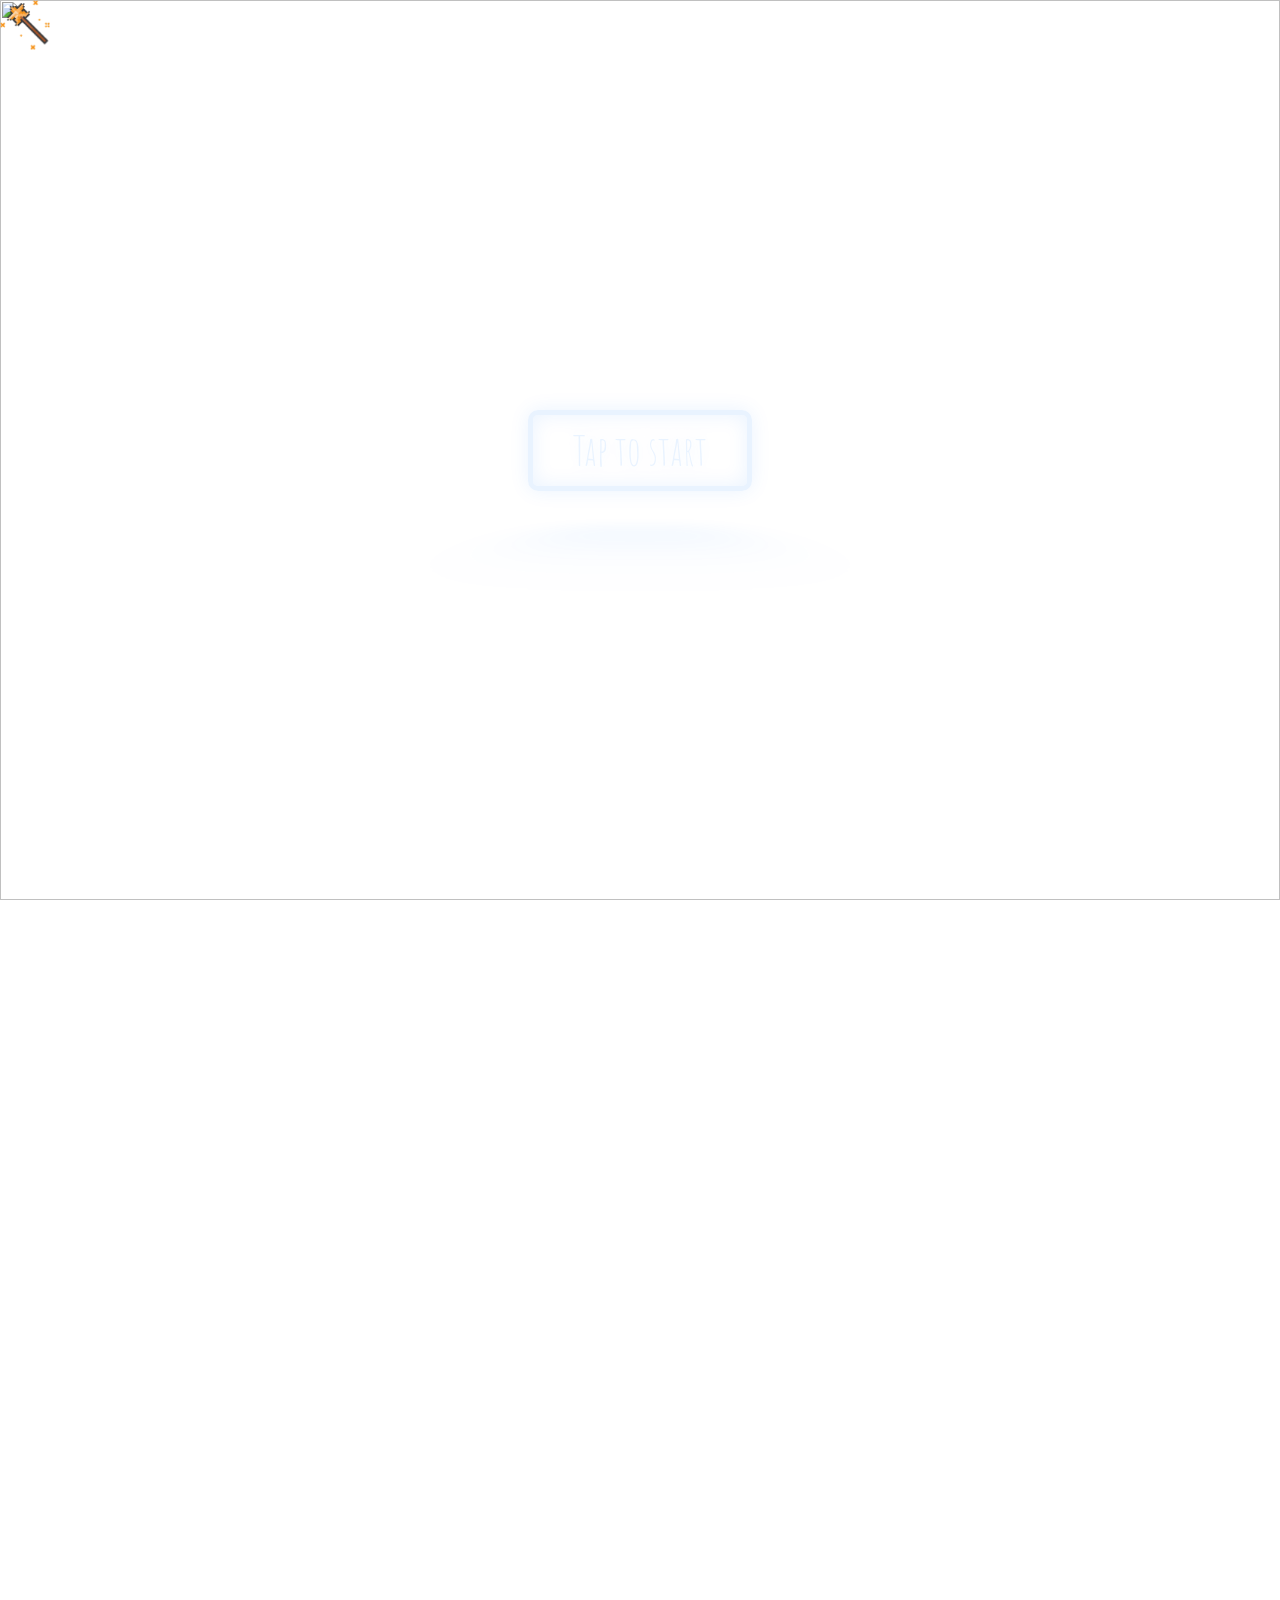
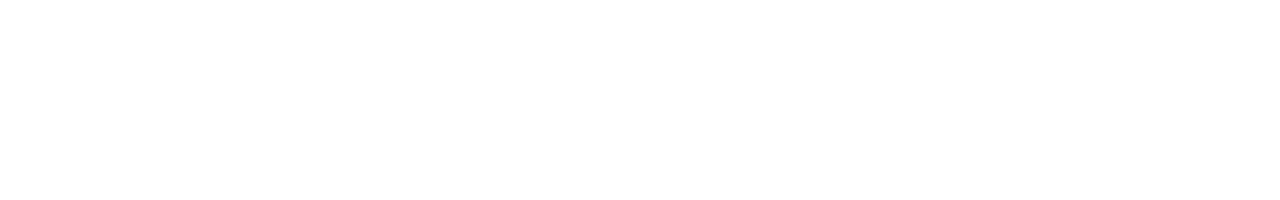
==== commit c7069ecd: "1/13 12:00" ====
--- a/index.html
+++ b/index.html
@@ -10,34 +10,36 @@
   <meta property="og:url" content="" />
   <meta property="og:image" content="" />
   <link rel="shortcut icon" type="image/png" href="" />
-  <link href="https://fonts.googleapis.com/css?family=Playball" rel="stylesheet" />
+  <link href="https://fonts.googleapis.com/css?family=Amatic+SC" rel="stylesheet" />
   <link rel="stylesheet" href="css/style.css" />
-  <title>Game</title>
+  <title>Rhythm Game</title>
+
 </head>
 
 <body>
   <script src="https://cdnjs.cloudflare.com/ajax/libs/jquery/3.3.1/jquery.min.js"></script>
-
+  <script src="scripts/app.js" type="module"></script>
   <audio class="song" src="media/music.mp3"></audio>
 
   <main>
+    <div class="wand"></div>
     <div class="homewrapper">
-      <img src ="img/homescreen.PNG" id ="hhome">
+      <img src="img/homescreen.PNG" id="hhome">
 
       <a class="neon-button" id="hhomebutton"> Tap to start </a>
 
     </div>
     <div id="parent">
-      <img src = "img/gamebk.PNG" id ="gamebk">
+      <img src="img/gamebk.PNG" id="gamebk">
       <div class="left_sec">
-<div class = "flip-container">
-        <div class="flipper" >
-          <div class="front">
-            <img src="img/front.PNG">
-          </div>
-          <div class="back"></div>
-        </div>
-</div>
+        <div class="flip-container">
+          <div class="flipper">
+            <div class="front">
+              <img src="img/front.PNG">
+            </div>
+            <div class="back"></div>
+          </div>
+        </div>
       </div>
 
       <div class="game">
@@ -46,50 +48,51 @@
           <div class="hit__accuracy"></div>
         </div>
 
-      <div class="track-container"></div>
+
+        <div class="track-container"></div>
 
         <div class="key-container">
           <div class="key key--s key--blue">
             <div class="keypress keypress--blue"></div>
-            <div class = "aligntop">
-            <img src="img/arrow.svg">
-          </div>
+            <div class="aligntop">
+              <img src="img/arrow.svg">
+            </div>
           </div>
 
           <div class="key key--f key--blue">
             <div class="keypress keypress--blue"></div>
-            <div class = "aligndown">
-            <img src="img/arrow.svg">
-          </div>
+            <div class="aligndown">
+              <img src="img/arrow.svg">
+            </div>
           </div>
 
 
           <div class="key key--j key--blue">
             <div class="keypress keypress--blue"></div>
-            <div class = "alignleft">
-            <img src="img/arrow.svg">
-          </div>
+            <div class="alignleft">
+              <img src="img/arrow.svg">
+            </div>
           </div>
 
 
           <div class="key key--l key--blue">
             <div class="keypress keypress--blue"></div>
-            <div class = "alignright">
-            <img src="img/arrow.svg">
-          </div>
-          </div>
-        </div>
-
-</div>
+            <div class="alignright">
+              <img src="img/arrow.svg">
+            </div>
+          </div>
+        </div>
+
+      </div>
 
       <div class="right_sec">
-        <div class = "flip-container">
-                <div class="flipper" >
-                  <div class="front">
-                    <img src="img/front.PNG">
-                  </div>
-                  <div class="back"></div>
-                </div>
+        <div class="flip-container">
+          <div class="flipper">
+            <div class="front">
+              <img src="img/front.PNG">
+            </div>
+            <div class="back"></div>
+          </div>
         </div>
         <div class="menu">
           <div class="menu__config">
@@ -145,58 +148,69 @@
           </div>
         </div>
 
+
+
+
   </main>
 
   <script src="scripts/song.js"></script>
   <script src="scripts/script.js"></script>
   <script src="https://cdnjs.cloudflare.com/ajax/libs/jquery/3.3.1/jquery.min.js"></script>
-<script>
-  $(".flip-container").each(function(i) {
-    var thisFlipper = $(this).find(".flipper");
-    var rotate = 0;
-
-    //top button
-$(document).keydown(function(event){
-var key = event.keyCode ? event.keyCode : event.which;
-    if (key == "83") {
-
-      $(".back").empty();
-      $(".back").prepend('<img src = "img/back.PNG">');
-
-      rotate += 180;
-      thisFlipper.css({ transform: "rotateY(" + rotate + "deg)" });
-
-      $(".front").empty();
-      $(".front").prepend('<img src = "img/back.PNG">');
-    } else if (key == "70") {
-      $(".back").empty();
-      $(".back").prepend('<img src = "img/front.PNG">');
-      rotate += 180;
-      thisFlipper.css({ transform: "rotateY(" + rotate + "deg)" });
-      $(".front").empty();
-      $(".front").prepend('<img src = "img/front.PNG">');
-    } else if (key == "74") {
-      $(".back").empty();
-      $(".back").prepend('<img src = "img/right.PNG">');
-      rotate += 180;
-      thisFlipper.css({ transform: "rotateY(" + rotate + "deg)" });
-      $(".front").empty();
-      $(".front").prepend('<img src = "img/right.PNG">');
-    } else if (key == "76") {
-      $(".back").empty();
-      $(".back").prepend('<img src = "img/left.PNG">');
-      rotate += 180;
-      thisFlipper.css({ transform: "rotateY(" + rotate + "deg)" });
-      $(".front").empty();
-      $(".front").prepend('<img src = "img/left.PNG">');
-    }
-
-
-  });//document outer
-
-});  //flip container
-
-</script>
+  <script>
+
+    $(".flip-container").each(function(i) {
+      var thisFlipper = $(this).find(".flipper");
+      var rotate = 0;
+
+      //top button
+      $(document).keydown(function(event) {
+        var key = event.keyCode ? event.keyCode : event.which;
+        if (key == "83") {
+
+          $(".back").empty();
+          $(".back").prepend('<img src = "img/back.PNG">');
+
+          rotate += 180;
+          thisFlipper.css({
+            transform: "rotateY(" + rotate + "deg)"
+          });
+
+          $(".front").empty();
+          $(".front").prepend('<img src = "img/back.PNG">');
+        } else if (key == "70") {
+          $(".back").empty();
+          $(".back").prepend('<img src = "img/front.PNG">');
+          rotate += 180;
+          thisFlipper.css({
+            transform: "rotateY(" + rotate + "deg)"
+          });
+          $(".front").empty();
+          $(".front").prepend('<img src = "img/front.PNG">');
+        } else if (key == "74") {
+          $(".back").empty();
+          $(".back").prepend('<img src = "img/right.PNG">');
+          rotate += 180;
+          thisFlipper.css({
+            transform: "rotateY(" + rotate + "deg)"
+          });
+          $(".front").empty();
+          $(".front").prepend('<img src = "img/right.PNG">');
+        } else if (key == "76") {
+          $(".back").empty();
+          $(".back").prepend('<img src = "img/left.PNG">');
+          rotate += 180;
+          thisFlipper.css({
+            transform: "rotateY(" + rotate + "deg)"
+          });
+          $(".front").empty();
+          $(".front").prepend('<img src = "img/left.PNG">');
+        }
+
+
+      }); //document outer
+
+    }); //flip container
+  </script>
 
 </body>
 
--- a/css/style.css
+++ b/css/style.css
@@ -13,7 +13,7 @@
   --miss-color: rgba(199, 184, 184, .8);
   --maxcombo-color: rgba(0, 110, 255, .8);
   --score-color: rgba(240, 202, 36, .8);
-  /* --hit-effect: linear-gradient(to bottom, rgba(255, 255, 255, .5), rgba(255, 255, 255, .3)); */
+   --hit-effect: linear-gradient(to bottom, rgba(255, 255, 255, .5), rgba(255, 255, 255, .3)); */
   --hit-color: rgba(255, 255, 255, .8);
   /*  --key-red: rgba(254, 45, 87, 1); */
   --key-blue: rgba(28, 121, 228, 1);
@@ -21,8 +21,8 @@
   --keypress-red: linear-gradient(to top, rgba(254, 45, 87, .6), rgba(254, 45, 87, 0)); */
   /**--keypress-blue: linear-gradient(to top, rgba(28, 121, 228, .6), rgba(28, 121, 228, 0));*/
   /*  --keypress-orange: linear-gradient(to top, rgba(240, 128, 60, .6), rgba(240, 128, 60, 0)); */
-  --clr-neon: hsl(317 100% 54%);
-  --clr-bg: hsla(192, 100%, 46%, 0.3);
+  --clr-neon: rgba(0, 116, 255, 0.86);
+  --clr-bg: rgba(255,255,255, 0.9);
 }
 
 html {
@@ -30,7 +30,7 @@
 }
 
 body {
-  font-family: "Playball";
+  font-family: "Amatic SC";
   background: var(--background);
   overflow: hidden;
 }
@@ -48,7 +48,6 @@
   opacity: 0;
   transition: all 5s;
   z-index: 1;
-
 }
 
 /* first page, or landing page with graphics */
@@ -129,32 +128,37 @@
   background-color: transparent;
 }
 
+.note-container {
+  position:relative;
+  height: 100%;
+  width: 50%;
+  background-color: green;
+  top:0;
+}
+
 .track {
   position: relative;
   flex: 0 0 calc(100% / 4);
   border-style: solid;
-  border-color: red;
+  border-color: rgba(0, 116, 255, 0.86);
 }
 
 .note {
-  position: fixed;
+  position: absolute;
   width: 100%;
   height: 100%;
-top:0;
-z-index: 500;
+  top: 0;
 }
 
 /* key wrapper*/
 .key-container {
   position: absolute;
   bottom: 0;
-
-  width:90%;
+  width: 90%;
   display: flex;
   flex: 0 0 15%;
   background-color: rgba(0, 0, 0, 0);
   color: transparent;
-
 }
 
 .key {
@@ -230,7 +234,7 @@
 .btn:link,
 .btn:visited {
   display: inline-block;
-  border: 1px solid black;
+  border: 1px solid rgba(0, 116, 255, 1);
   font-size: 1.6rem;
   text-transform: uppercase;
   text-decoration: none;
@@ -242,7 +246,7 @@
 
 .btn:hover,
 .btn:active {
-  background: black;
+  background: rgba(0, 116, 255, 1);
   color: white;
 }
 
@@ -260,17 +264,15 @@
 }
 
 .config__speed .btn--selected {
-  background: black;
+  background: rgba(0, 116, 255, 1.0);
   color: white;
 }
 
 /* after game summary */
 .summary {
-  display: flex;
-  position: relative;
+
   color: white;
   text-align: center;
-  z-index: -100;
 }
 
 .summary__timer {
@@ -344,8 +346,7 @@
 
 .game {
   position: relative;
-  display: flex;
-  position: relative;
+  display: inline-flex;
   width: 60%;
   justify-content: center;
 }
@@ -472,10 +473,8 @@
   transform: rotateY(180deg);
 }
 
-
 .neon-button {
   font-size: 4rem;
-
   display: inline-block;
   cursor: pointer;
   text-decoration: none;
@@ -483,11 +482,8 @@
   border: var(--clr-neon) 0.125em solid;
   padding: 0.25em 1em;
   border-radius: 0.25em;
-
   text-shadow: 0 0 0.125em hsl(0 0% 100% / 0.3), 0 0 0.45em currentColor;
-
   box-shadow: inset 0 0 0.5em 0 var(--clr-neon), 0 0 0.5em 0 var(--clr-neon);
-
   position: relative;
 }
 
@@ -500,7 +496,6 @@
   left: 0;
   width: 100%;
   height: 100%;
-
   transform: perspective(1em) rotateX(40deg) scale(1, 0.35);
   filter: blur(1em);
   opacity: 0.7;
@@ -530,16 +525,12 @@
 .neon-button:focus::before {
   opacity: 1;
 }
+
 .neon-button:hover::after,
 .neon-button:focus::after {
   opacity: 1;
 }
 
-
-
-
-
-
 #hhome {
   object-fit: scale-down;
   position: absolute;
@@ -556,20 +547,37 @@
   position: absolute;
   z-index: -5;
 }
+
+
+*{margin: 0;padding: 0;}
+        canvas{display: block;}
+
+        .wand{
+            width: 50px;
+            height: 50px;
+            position: absolute;
+            background:url("wand.png") no-repeat 0 0;
+            background-size: contain;
+            z-index: 100;
+            pointer-events: none;
+        }
 
 /* all keyframes */
 @keyframes moveDown {
   0% {
-    top: 0;
-    transform: scale(0);
-
-  }
-
-  100% {
-    bottom:0;
-    transform: scale(1);
-  }
-}
+     top: -29rem;
+   }
+
+   98% {
+     top: 95%;
+     opacity: 1;
+   }
+
+   100% {
+     top: 100%;
+     opacity: 0;
+   }
+ }
 
 @keyframes moveDownFade {
   0% {
